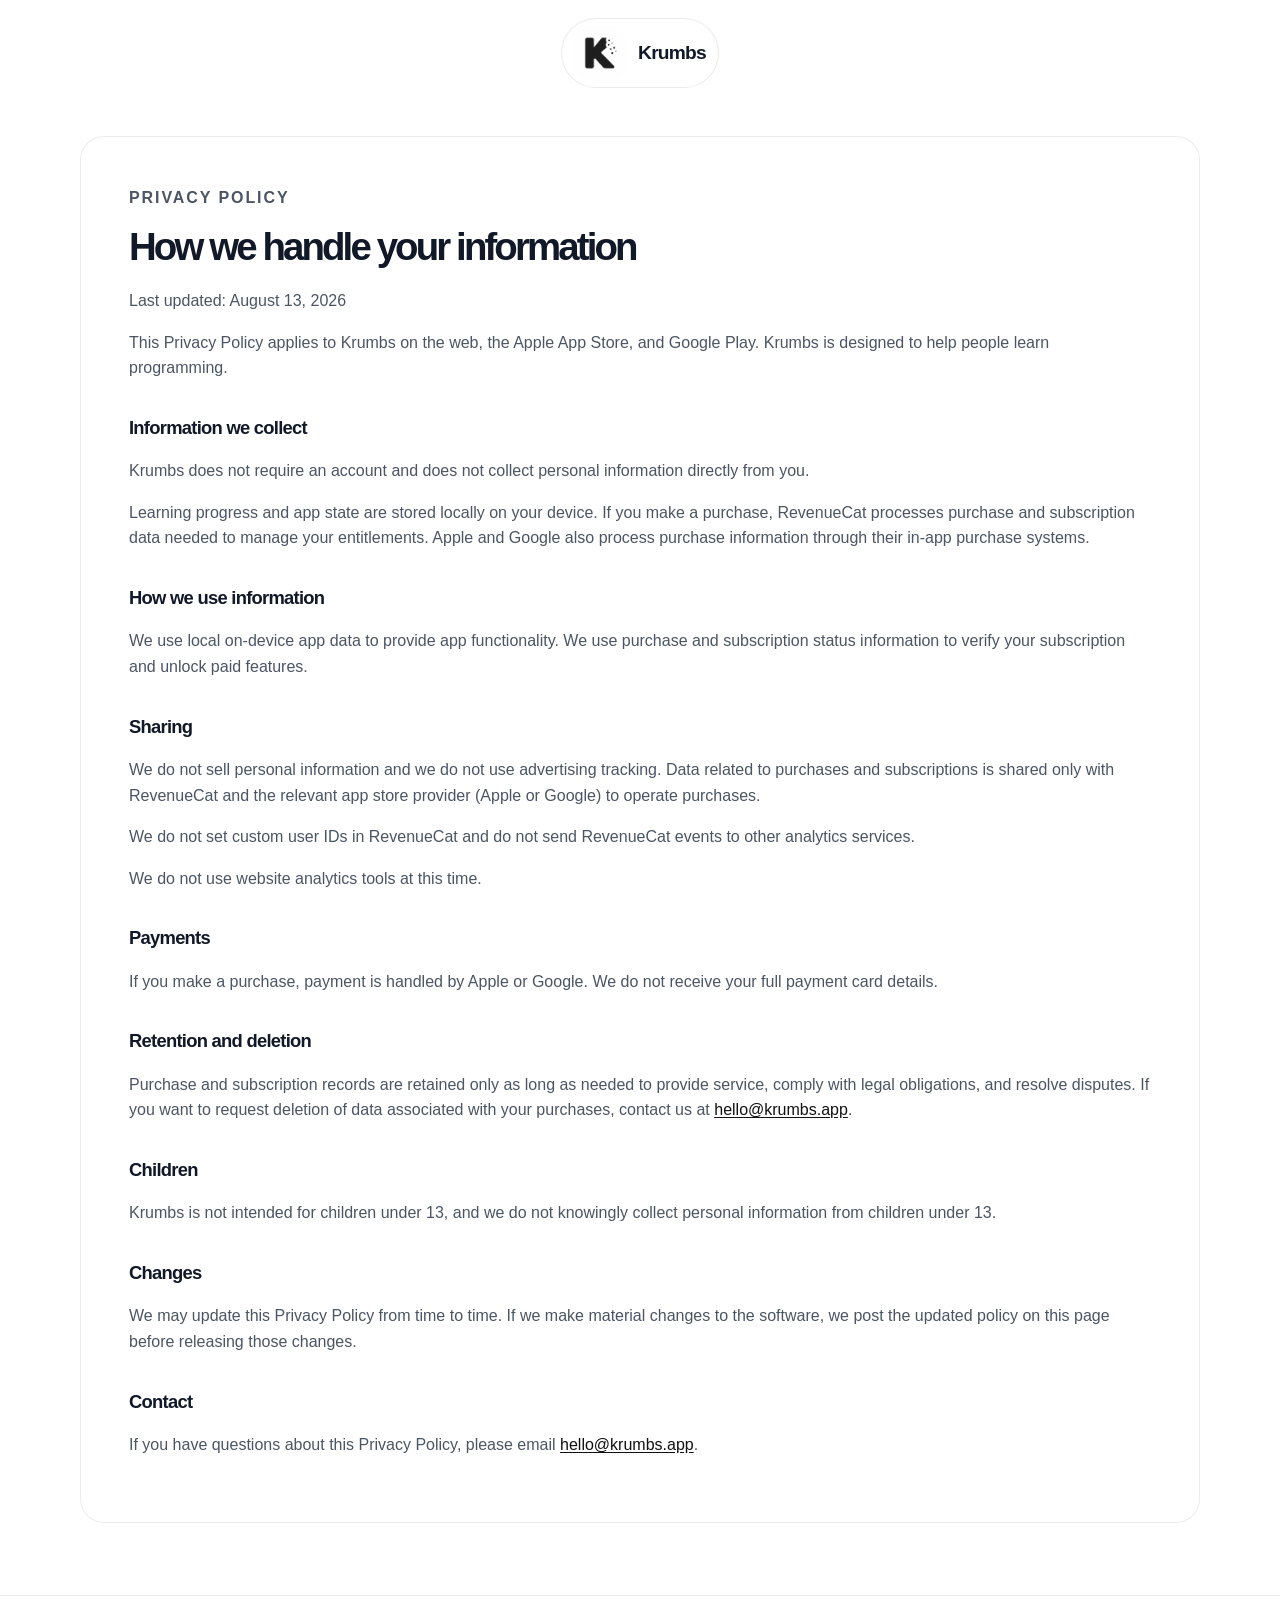
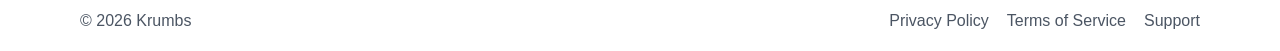
==== privacy/index.html @ 672ac1e4 "Initial draft." ====
<!DOCTYPE html>
<html lang="en">
  <head>
    <meta charset="UTF-8" />
    <meta name="viewport" content="width=device-width, initial-scale=1.0" />
    <meta
      name="description"
      content="Krumbs privacy policy. Learn how we handle your information and what data the app collects."
    />
    <title>Privacy Policy | Krumbs</title>
    <link rel="icon" type="image/png" href="/app_icon.png" />
    <link rel="stylesheet" href="/styles.css" />
  </head>
  <body>
    <div class="page-shell">
      <header class="site-header">
        <div class="container brand-row">
          <a href="/" class="brand" aria-label="Krumbs home">
            <img src="/app_icon.png" alt="Krumbs app icon" class="brand__logo" />
            <span class="brand__name">Krumbs</span>
          </a>
        </div>
      </header>

      <main class="policy-page">
        <div class="container">
          <article class="content-card">
            <header class="page-header">
              <p class="eyebrow">Privacy Policy</p>
              <h1>How we handle your information</h1>
            </header>

            <p>Last updated: August 13, 2026</p>

            <p>
              This Privacy Policy applies to Krumbs on the web, the Apple App Store, and Google Play.
              Krumbs is designed to help people learn programming.
            </p>

            <h2>Information we collect</h2>
            <p>
              Krumbs does not require an account and does not collect personal information directly from
              you.
            </p>
            <p>
              Learning progress and app state are stored locally on your device. If you make a
              purchase, RevenueCat processes purchase and subscription data needed to manage your
              entitlements. Apple and Google also process purchase information through their in-app
              purchase systems.
            </p>

            <h2>How we use information</h2>
            <p>
              We use local on-device app data to provide app functionality. We use purchase and
              subscription status information to verify your subscription and unlock paid features.
            </p>

            <h2>Sharing</h2>
            <p>
              We do not sell personal information and we do not use advertising tracking. Data related
              to purchases and subscriptions is shared only with RevenueCat and the relevant app store
              provider (Apple or Google) to operate purchases.
            </p>
            <p>
              We do not set custom user IDs in RevenueCat and do not send RevenueCat events to other
              analytics services.
            </p>
            <p>We do not use website analytics tools at this time.</p>

            <h2>Payments</h2>
            <p>
              If you make a purchase, payment is handled by Apple or Google. We do not receive your full
              payment card details.
            </p>

            <h2>Retention and deletion</h2>
            <p>
              Purchase and subscription records are retained only as long as needed to provide service,
              comply with legal obligations, and resolve disputes. If you want to request deletion of
              data associated with your purchases, contact us at
              <a href="mailto:hello@krumbs.app">hello@krumbs.app</a>.
            </p>


            <h2>Children</h2>
            <p>
              Krumbs is not intended for children under 13, and we do not knowingly collect personal
              information from children under 13.
            </p>

            <h2>Changes</h2>
            <p>
              We may update this Privacy Policy from time to time. If we make material changes to the software, we
              post the updated policy on this page before releasing those changes.
            </p>

            <h2>Contact</h2>
            <p>
              If you have questions about this Privacy Policy, please email
              <a href="mailto:hello@krumbs.app">hello@krumbs.app</a>.
            </p>
          </article>
        </div>
      </main>

      <footer class="site-footer">
        <div class="container footer__inner">
          <p class="footer__note">© 2026 Krumbs</p>
          <nav class="footer__nav" aria-label="Footer links">
            <a href="/privacy">Privacy Policy</a>
            <a href="/terms">Terms of Service</a>
            <a href="mailto:hello@krumbs.app">Support</a>
          </nav>
        </div>
      </footer>
    </div>
  </body>
</html>
---- styles.css ----
:root {
  --bg: #fffaf3;
  --surface: #ffffff;
  --surface-alt: #fff7ea;
  --text: #111827;
  --muted: #4b5563;
  --line: rgba(17, 24, 39, 0.08);
  --brand: #55dc30;
  --brand-dark: #111;
  --brand-soft: #fef3c7;
  --shadow: 0 20px 40px rgba(17, 24, 39, 0.08);
}

* {
  box-sizing: border-box;
}

html {
  scroll-behavior: smooth;
}

body {
  margin: 0;
  min-height: 100vh;
  font-family: Inter, "Segoe UI", Roboto, Helvetica, Arial, sans-serif;
  /* background: linear-gradient(180deg, #fffaf3 0%, #fff7ea 100%); */
  color: var(--text);
  line-height: 1.6;
}

a {
  color: inherit;
  text-decoration: none;
}

img {
  max-width: 100%;
  display: block;
}

.page-shell {
  min-height: 100vh;
  display: flex;
  flex-direction: column;
  justify-content: center;
}

.container {
  width: min(1120px, calc(100% - 32px));
  margin: 0 auto;
}

.site-header {
  padding: 18px 0 0;
}

.brand-row {
  display: flex;
  align-items: center;
  justify-content: center;
}

.brand {
  display: inline-flex;
  align-items: center;
  gap: 12px;
  padding: 8px 12px;
  border-radius: 999px;
  background: #fff;
  border: 1px solid rgba(17, 24, 39, 0.08);
}

.brand__logo {
  width: 52px;
  height: 52px;
  border-radius: 16px;
}

.brand__name {
  font-size: 1.2rem;
  font-weight: 700;
  letter-spacing: -0.04em;
  color: var(--text);
}

.hero {
  padding: 16px 0 34px;
  flex: 1;
  display: flex;
  align-items: center;
  justify-content: center;
}

.hero__inner {
  display: grid;
  grid-template-columns: 1fr;
  gap: 28px;
  align-items: center;
  text-align: center;
}

.hero__content {
  max-width: 700px;
  margin: 0 auto;
}

.eyebrow {
  margin: 0 0 18px;
  color: var(--brand-dark);
  font-size: 1rem;
  font-weight: 800;
  letter-spacing: 0.12em;
  text-transform: uppercase;
}

h1 {
  margin: 0;
  font-size: clamp(2.8rem, 6vw, 5rem);
  line-height: 0.92;
  letter-spacing: -0.075em;
  color: var(--text);
}

.hero__text {
  margin: 20px auto 0;
  max-width: 60ch;
  font-size: 1.08rem;
  color: var(--muted);
}

.hero__small-text {
  margin: 20px auto 0;
  /* max-width: 60ch; */
  font-size: 0.88rem;
  color: var(--muted);
}

.store-buttons {
  display: flex;
  flex-wrap: wrap;
  justify-content: center;
  gap: 14px;
  margin-top: 28px;
}

.store-button {
  min-width: 200px;
  display: inline-flex;
  align-items: center;
  gap: 12px;
  padding: 12px 18px;
  border-radius: 14px;
  border: 1px solid rgba(17, 24, 39, 0.08);
  /* background: var(--brand); */
  background: #111827;
  color: #fff;
  transition: transform 0.15s ease, box-shadow 0.15s ease;
}

.store-button:hover,
.store-button:focus-visible {
  transform: translateY(-1px);
}

.store-button__icon {
  display: inline-flex;
  align-items: center;
  justify-content: center;
  width: 28px;
  height: 28px;
  flex-shrink: 0;
}

.store-button__icon svg {
  width: 24px;
  height: 24px;
  display: block;
}

.store-button__text {
  display: inline-flex;
  flex-direction: column;
  line-height: 1.1;
}

.store-button__label {
  font-size: 0.64rem;
  color: #fff;
  text-transform: none;
}

.store-button__name {
  font-size: 1.1rem;
  font-weight: 700;
  letter-spacing: -0.04em;
}


.site-footer {
  border-top: 1px solid rgba(17, 24, 39, 0.08);
  background: rgba(255, 255, 255, 0.5);
}

.footer__inner {
  display: flex;
  justify-content: space-between;
  align-items: center;
  gap: 16px;
  padding: 12px 0 18px;
}

.footer__note,
.footer__nav {
  margin: 0;
  color: var(--muted);
}

.footer__nav {
  display: flex;
  flex-wrap: wrap;
  justify-content: flex-end;
  gap: 18px;
}

.footer__nav a {
  color: var(--muted);
}

.footer__nav a:hover,
.footer__nav a:focus-visible {
  color: var(--brand-dark);
}

.policy-page,
.terms-page {
  padding: 48px 0 72px;
}

.content-card {
  background: rgba(255, 255, 255, 0.85);
  border: 1px solid var(--line);
  border-radius: 24px;
  padding: clamp(24px, 4vw, 48px);
}

.page-header {
  margin-bottom: 24px;
}

.page-header h1 {
  font-size: clamp(2rem, 3vw, 3rem);
  margin-bottom: 12px;
}

.page-header p,
.content-card p,
.content-card li {
  color: var(--muted);
}

.content-card h2 {
  margin-top: 32px;
  font-size: 1.15rem;
  letter-spacing: -0.04em;
}

.content-card ul {
  padding-left: 20px;
  margin-top: 12px;
}

.content-card a {
  color: var(--brand-dark);
  text-decoration: underline;
  text-underline-offset: 0.15em;
}

@media (max-width: 760px) {
  .page-shell {
    justify-content: flex-start;
  }

  .hero__inner {
    grid-template-columns: 1fr;
  }

  .hero {
    padding-top: 18px;
    padding-bottom: 16px;
  }

  .hero__content {
    max-width: 100%;
    text-align: center;
  }

  .hero__text {
    margin-left: auto;
    margin-right: auto;
  }

  .store-buttons {
    justify-content: center;
  }

  .site-footer,
  .footer__inner {
    text-align: center;
  }

  .footer__inner {
    display: grid;
    justify-items: center;
  }

  .footer__nav {
    justify-content: center;
  }
}
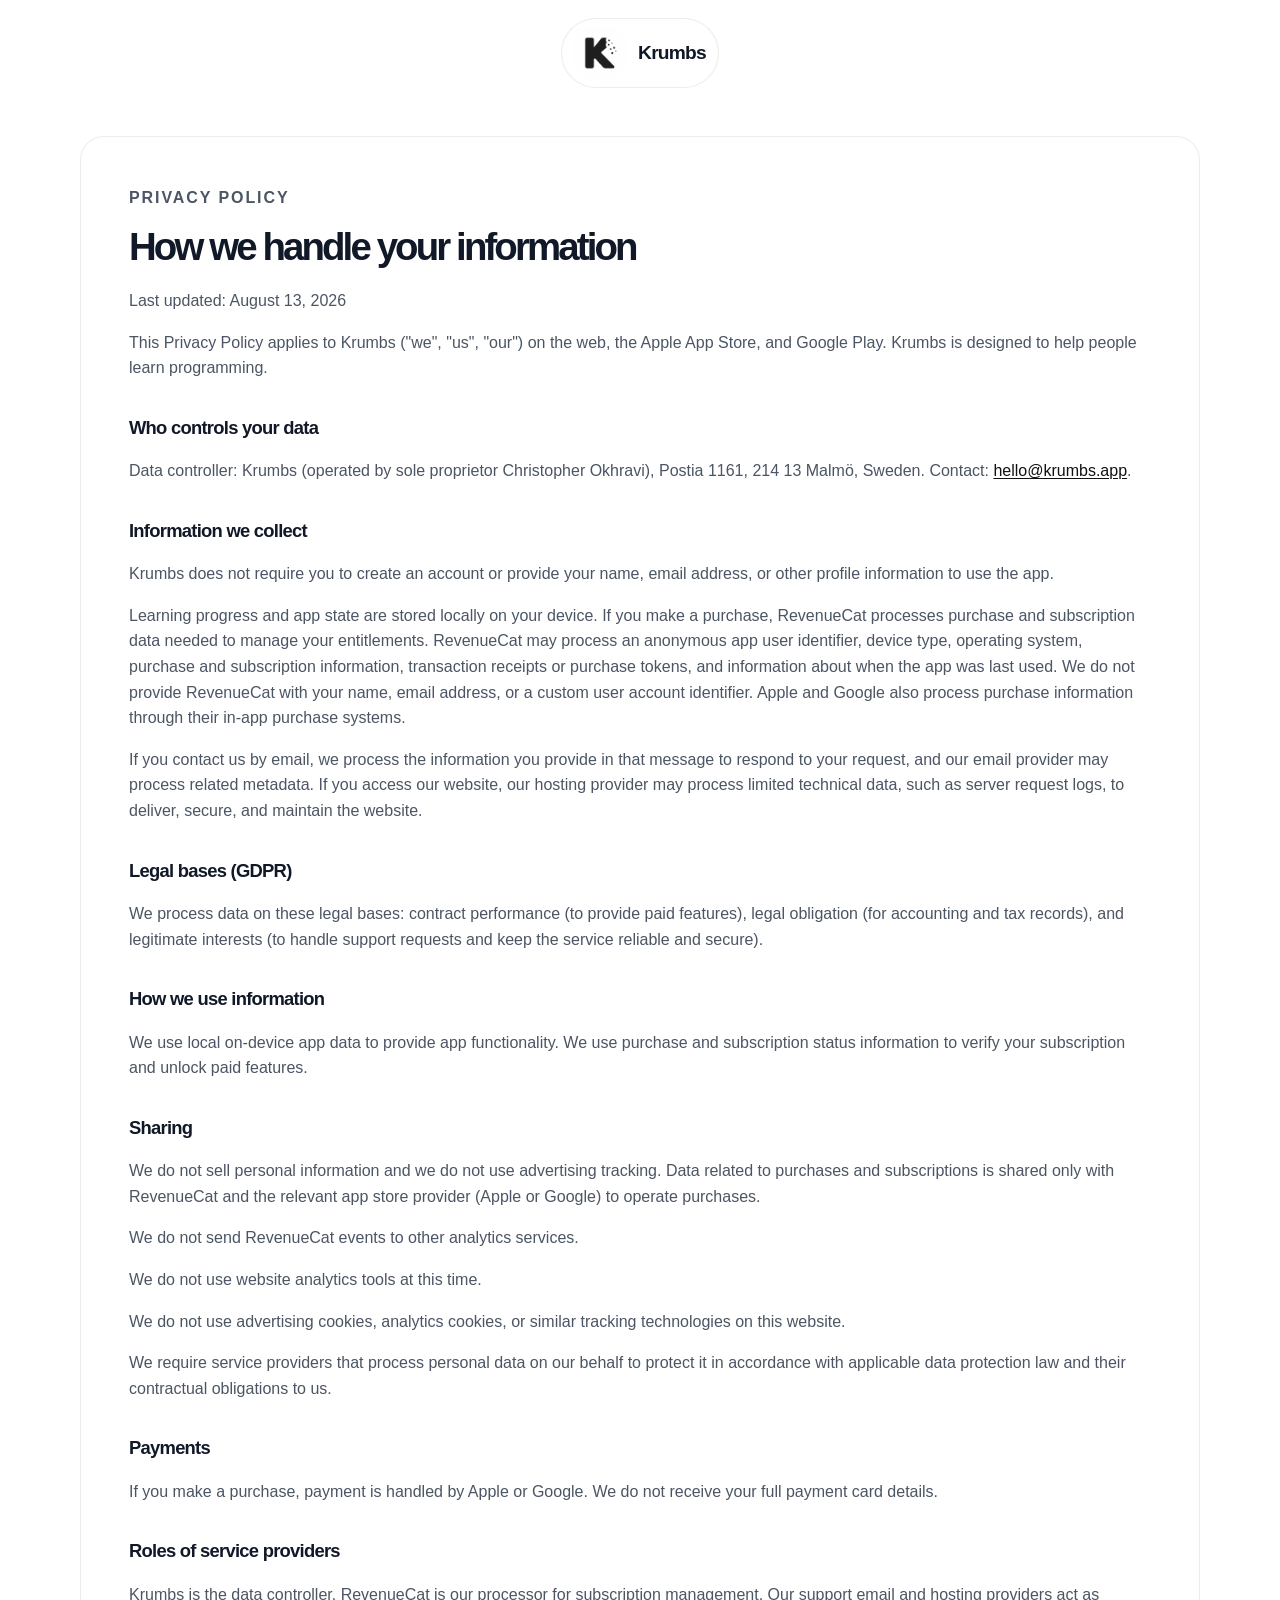
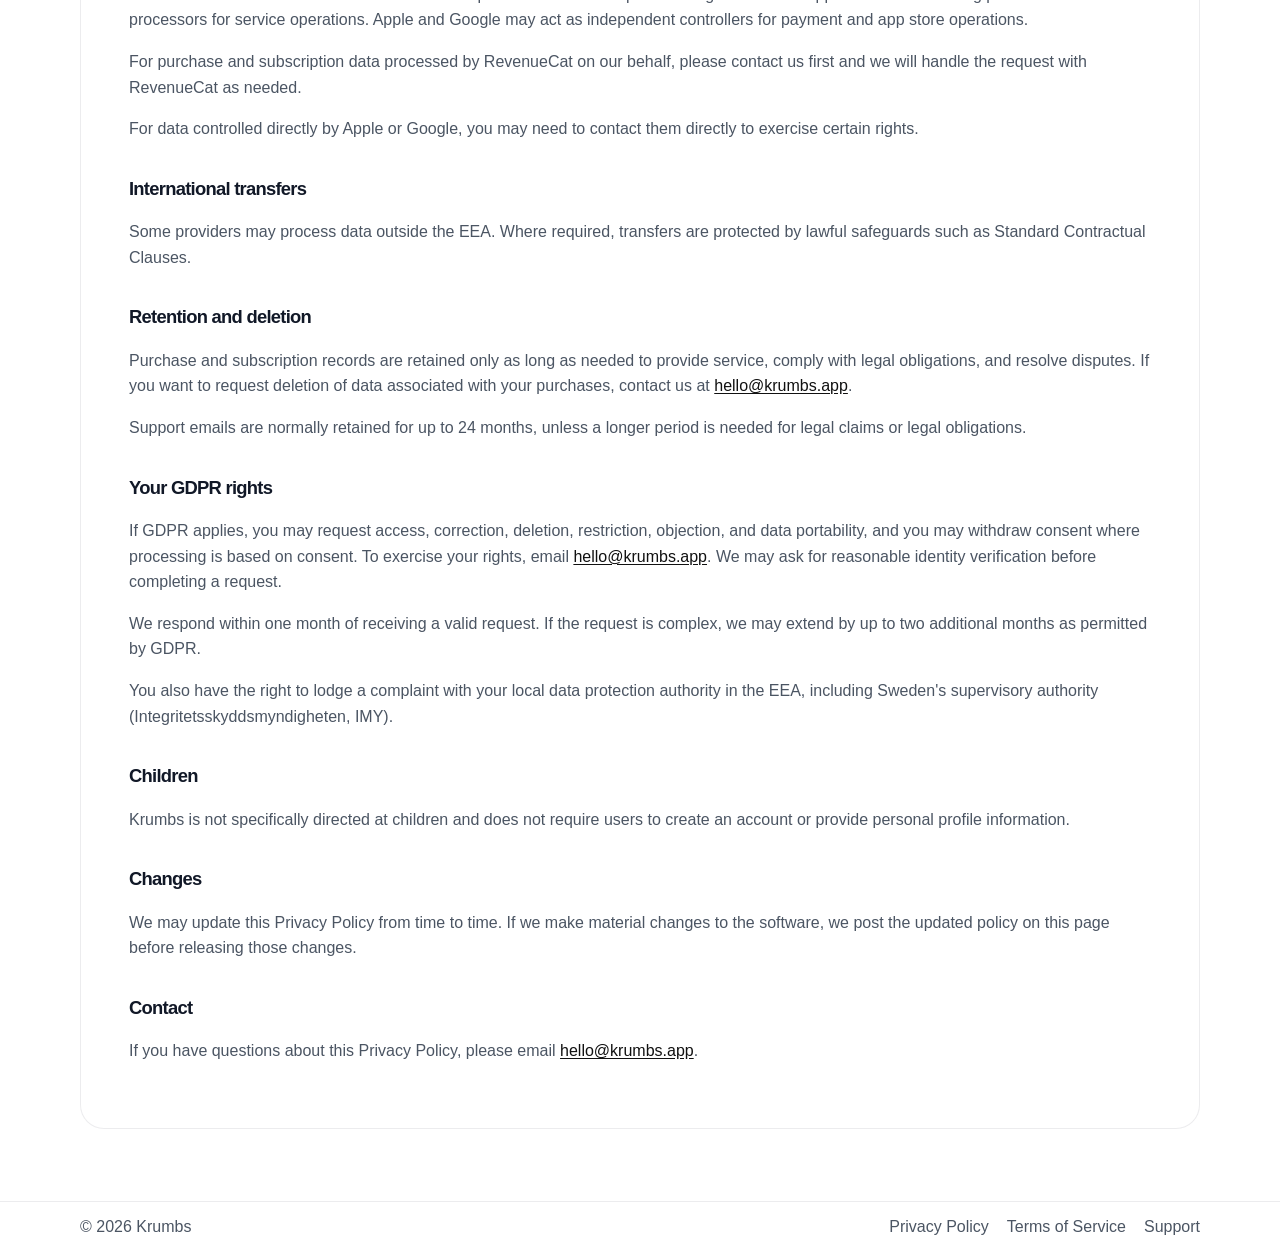
==== commit e5b7827a: "Update privacy policy." ====
--- a/privacy/index.html
+++ b/privacy/index.html
@@ -1,118 +1,192 @@
 <!DOCTYPE html>
 <html lang="en">
-  <head>
+
+<head>
     <meta charset="UTF-8" />
     <meta name="viewport" content="width=device-width, initial-scale=1.0" />
-    <meta
-      name="description"
-      content="Krumbs privacy policy. Learn how we handle your information and what data the app collects."
-    />
+    <meta name="description"
+        content="Krumbs privacy policy. Learn how we handle your information and what data the app collects." />
     <title>Privacy Policy | Krumbs</title>
     <link rel="icon" type="image/png" href="/app_icon.png" />
     <link rel="stylesheet" href="/styles.css" />
-  </head>
-  <body>
+</head>
+
+<body>
     <div class="page-shell">
-      <header class="site-header">
-        <div class="container brand-row">
-          <a href="/" class="brand" aria-label="Krumbs home">
-            <img src="/app_icon.png" alt="Krumbs app icon" class="brand__logo" />
-            <span class="brand__name">Krumbs</span>
-          </a>
-        </div>
-      </header>
+        <header class="site-header">
+            <div class="container brand-row">
+                <a href="/" class="brand" aria-label="Krumbs home">
+                    <img src="/app_icon.png" alt="Krumbs app icon" class="brand__logo" />
+                    <span class="brand__name">Krumbs</span>
+                </a>
+            </div>
+        </header>
 
-      <main class="policy-page">
-        <div class="container">
-          <article class="content-card">
-            <header class="page-header">
-              <p class="eyebrow">Privacy Policy</p>
-              <h1>How we handle your information</h1>
-            </header>
+        <main class="policy-page">
+            <div class="container">
+                <article class="content-card">
+                    <header class="page-header">
+                        <p class="eyebrow">Privacy Policy</p>
+                        <h1>How we handle your information</h1>
+                    </header>
 
-            <p>Last updated: August 13, 2026</p>
+                    <p>Last updated: August 13, 2026</p>
 
-            <p>
-              This Privacy Policy applies to Krumbs on the web, the Apple App Store, and Google Play.
-              Krumbs is designed to help people learn programming.
-            </p>
+                    <p>
+                        This Privacy Policy applies to Krumbs ("we", "us", "our") on the web, the Apple App
+                        Store, and Google Play. Krumbs is designed to help people learn programming.
+                    </p>
 
-            <h2>Information we collect</h2>
-            <p>
-              Krumbs does not require an account and does not collect personal information directly from
-              you.
-            </p>
-            <p>
-              Learning progress and app state are stored locally on your device. If you make a
-              purchase, RevenueCat processes purchase and subscription data needed to manage your
-              entitlements. Apple and Google also process purchase information through their in-app
-              purchase systems.
-            </p>
+                    <h2>Who controls your data</h2>
+                    <p>
+                        Data controller: Krumbs (operated by sole proprietor Christopher Okhravi), Postia 1161,
+                        214 13 Malmö, Sweden.
+                        Contact: <a href="mailto:hello@krumbs.app">hello@krumbs.app</a>.
+                    </p>
 
-            <h2>How we use information</h2>
-            <p>
-              We use local on-device app data to provide app functionality. We use purchase and
-              subscription status information to verify your subscription and unlock paid features.
-            </p>
+                    <h2>Information we collect</h2>
+                    <p>
+                        Krumbs does not require you to create an account or provide your name, email address, or other
+                        profile information to use the app.
+                    </p>
+                    <p>
+                        Learning progress and app state are stored locally on your device.
+                        If you make a purchase, RevenueCat processes purchase and subscription data needed to manage
+                        your
+                        entitlements.
+                        RevenueCat may process an anonymous app user identifier, device type, operating system, purchase
+                        and subscription information, transaction receipts or purchase tokens, and information about
+                        when the app was last used. We do not provide RevenueCat with your name, email address, or a
+                        custom user account identifier.
+                        Apple and Google also process purchase information through their in-app
+                        purchase systems.
+                    </p>
+                    <p>
+                        If you contact us by email, we process the information you provide in that message to respond to your request, and our email provider may process related metadata. If you access our website, our hosting provider may process limited technical data, such as server request logs, to deliver, secure, and maintain the website.
+                    </p>
 
-            <h2>Sharing</h2>
-            <p>
-              We do not sell personal information and we do not use advertising tracking. Data related
-              to purchases and subscriptions is shared only with RevenueCat and the relevant app store
-              provider (Apple or Google) to operate purchases.
-            </p>
-            <p>
-              We do not set custom user IDs in RevenueCat and do not send RevenueCat events to other
-              analytics services.
-            </p>
-            <p>We do not use website analytics tools at this time.</p>
+                    <h2>Legal bases (GDPR)</h2>
+                    <p>
+                        We process data on these legal bases:
+                        contract performance (to provide paid features), legal obligation (for accounting and tax
+                        records), and legitimate interests (to handle support requests and keep the service
+                        reliable and secure).
+                    </p>
 
-            <h2>Payments</h2>
-            <p>
-              If you make a purchase, payment is handled by Apple or Google. We do not receive your full
-              payment card details.
-            </p>
+                    <h2>How we use information</h2>
+                    <p>
+                        We use local on-device app data to provide app functionality. We use purchase and
+                        subscription status information to verify your subscription and unlock paid features.
+                    </p>
 
-            <h2>Retention and deletion</h2>
-            <p>
-              Purchase and subscription records are retained only as long as needed to provide service,
-              comply with legal obligations, and resolve disputes. If you want to request deletion of
-              data associated with your purchases, contact us at
-              <a href="mailto:hello@krumbs.app">hello@krumbs.app</a>.
-            </p>
+                    <h2>Sharing</h2>
+                    <p>
+                        We do not sell personal information and we do not use advertising tracking. Data related
+                        to purchases and subscriptions is shared only with RevenueCat and the relevant app store
+                        provider (Apple or Google) to operate purchases.
+                    </p>
+                    <p>
+                        We do not send RevenueCat events to other analytics services.
+                    </p>
+                    <p>We do not use website analytics tools at this time.</p>
+                    <p>
+                        We do not use advertising cookies, analytics cookies, or similar tracking technologies on
+                        this website.
+                    </p>
+                    <p>
+                        We require service providers that process personal data on our behalf to protect it in
+                        accordance with applicable data protection law and their contractual obligations to us.
+                    </p>
+
+                    <h2>Payments</h2>
+                    <p>
+                        If you make a purchase, payment is handled by Apple or Google. We do not receive your full
+                        payment card details.
+                    </p>
+
+                    <h2>Roles of service providers</h2>
+                    <p>
+                        Krumbs is the data controller. RevenueCat is our processor for subscription management.
+                        Our support email and hosting providers act as processors for service operations. Apple
+                        and Google may act as independent controllers for payment
+                        and app store operations.
+                    </p>
+                    <p>
+                        For purchase and subscription data processed by RevenueCat on our behalf, please contact
+                        us first and we will handle the request with RevenueCat as needed.
+                    </p>
+                    <p>
+                        For data controlled directly by Apple or Google, you may need to contact them directly to
+                        exercise certain rights.
+                    </p>
+
+                    <h2>International transfers</h2>
+                    <p>
+                        Some providers may process data outside the EEA. Where required, transfers are protected
+                        by lawful safeguards such as Standard Contractual Clauses.
+                    </p>
+
+                    <h2>Retention and deletion</h2>
+                    <p>
+                        Purchase and subscription records are retained only as long as needed to provide service,
+                        comply with legal obligations, and resolve disputes. If you want to request deletion of
+                        data associated with your purchases, contact us at
+                        <a href="mailto:hello@krumbs.app">hello@krumbs.app</a>.
+                    </p>
+                    <p>
+                        Support emails are normally retained for up to 24 months, unless a longer period is needed
+                        for legal claims or legal obligations.
+                    </p>
+
+                    <h2>Your GDPR rights</h2>
+                    <p>
+                        If GDPR applies, you may request access, correction, deletion, restriction, objection, and
+                        data portability, and you may withdraw consent where processing is based on consent.
+                        To exercise your rights, email <a href="mailto:hello@krumbs.app">hello@krumbs.app</a>.
+                        We may ask for reasonable identity verification before completing a request.
+                    </p>
+                    <p>
+                        We respond within one month of receiving a valid request. If the request is complex, we
+                        may extend by up to two additional months as permitted by GDPR.
+                    </p>
+                    <p>
+                        You also have the right to lodge a complaint with your local data protection authority in
+                        the EEA, including Sweden's supervisory authority (Integritetsskyddsmyndigheten, IMY).
+                    </p>
 
 
-            <h2>Children</h2>
-            <p>
-              Krumbs is not intended for children under 13, and we do not knowingly collect personal
-              information from children under 13.
-            </p>
+                    <h2>Children</h2>
+                    <p>
+                        Krumbs is not specifically directed at children and does not require users to create an account or provide personal profile information.
+                    </p>
 
-            <h2>Changes</h2>
-            <p>
-              We may update this Privacy Policy from time to time. If we make material changes to the software, we
-              post the updated policy on this page before releasing those changes.
-            </p>
+                    <h2>Changes</h2>
+                    <p>
+                        We may update this Privacy Policy from time to time. If we make material changes to the
+                        software, we
+                        post the updated policy on this page before releasing those changes.
+                    </p>
 
-            <h2>Contact</h2>
-            <p>
-              If you have questions about this Privacy Policy, please email
-              <a href="mailto:hello@krumbs.app">hello@krumbs.app</a>.
-            </p>
-          </article>
-        </div>
-      </main>
+                    <h2>Contact</h2>
+                    <p>
+                        If you have questions about this Privacy Policy, please email
+                        <a href="mailto:hello@krumbs.app">hello@krumbs.app</a>.
+                    </p>
+                </article>
+            </div>
+        </main>
 
-      <footer class="site-footer">
-        <div class="container footer__inner">
-          <p class="footer__note">© 2026 Krumbs</p>
-          <nav class="footer__nav" aria-label="Footer links">
-            <a href="/privacy">Privacy Policy</a>
-            <a href="/terms">Terms of Service</a>
-            <a href="mailto:hello@krumbs.app">Support</a>
-          </nav>
-        </div>
-      </footer>
+        <footer class="site-footer">
+            <div class="container footer__inner">
+                <p class="footer__note">© 2026 Krumbs</p>
+                <nav class="footer__nav" aria-label="Footer links">
+                    <a href="/privacy">Privacy Policy</a>
+                    <a href="/terms">Terms of Service</a>
+                    <a href="mailto:hello@krumbs.app">Support</a>
+                </nav>
+            </div>
+        </footer>
     </div>
-  </body>
-</html>
+</body>
+
+</html>
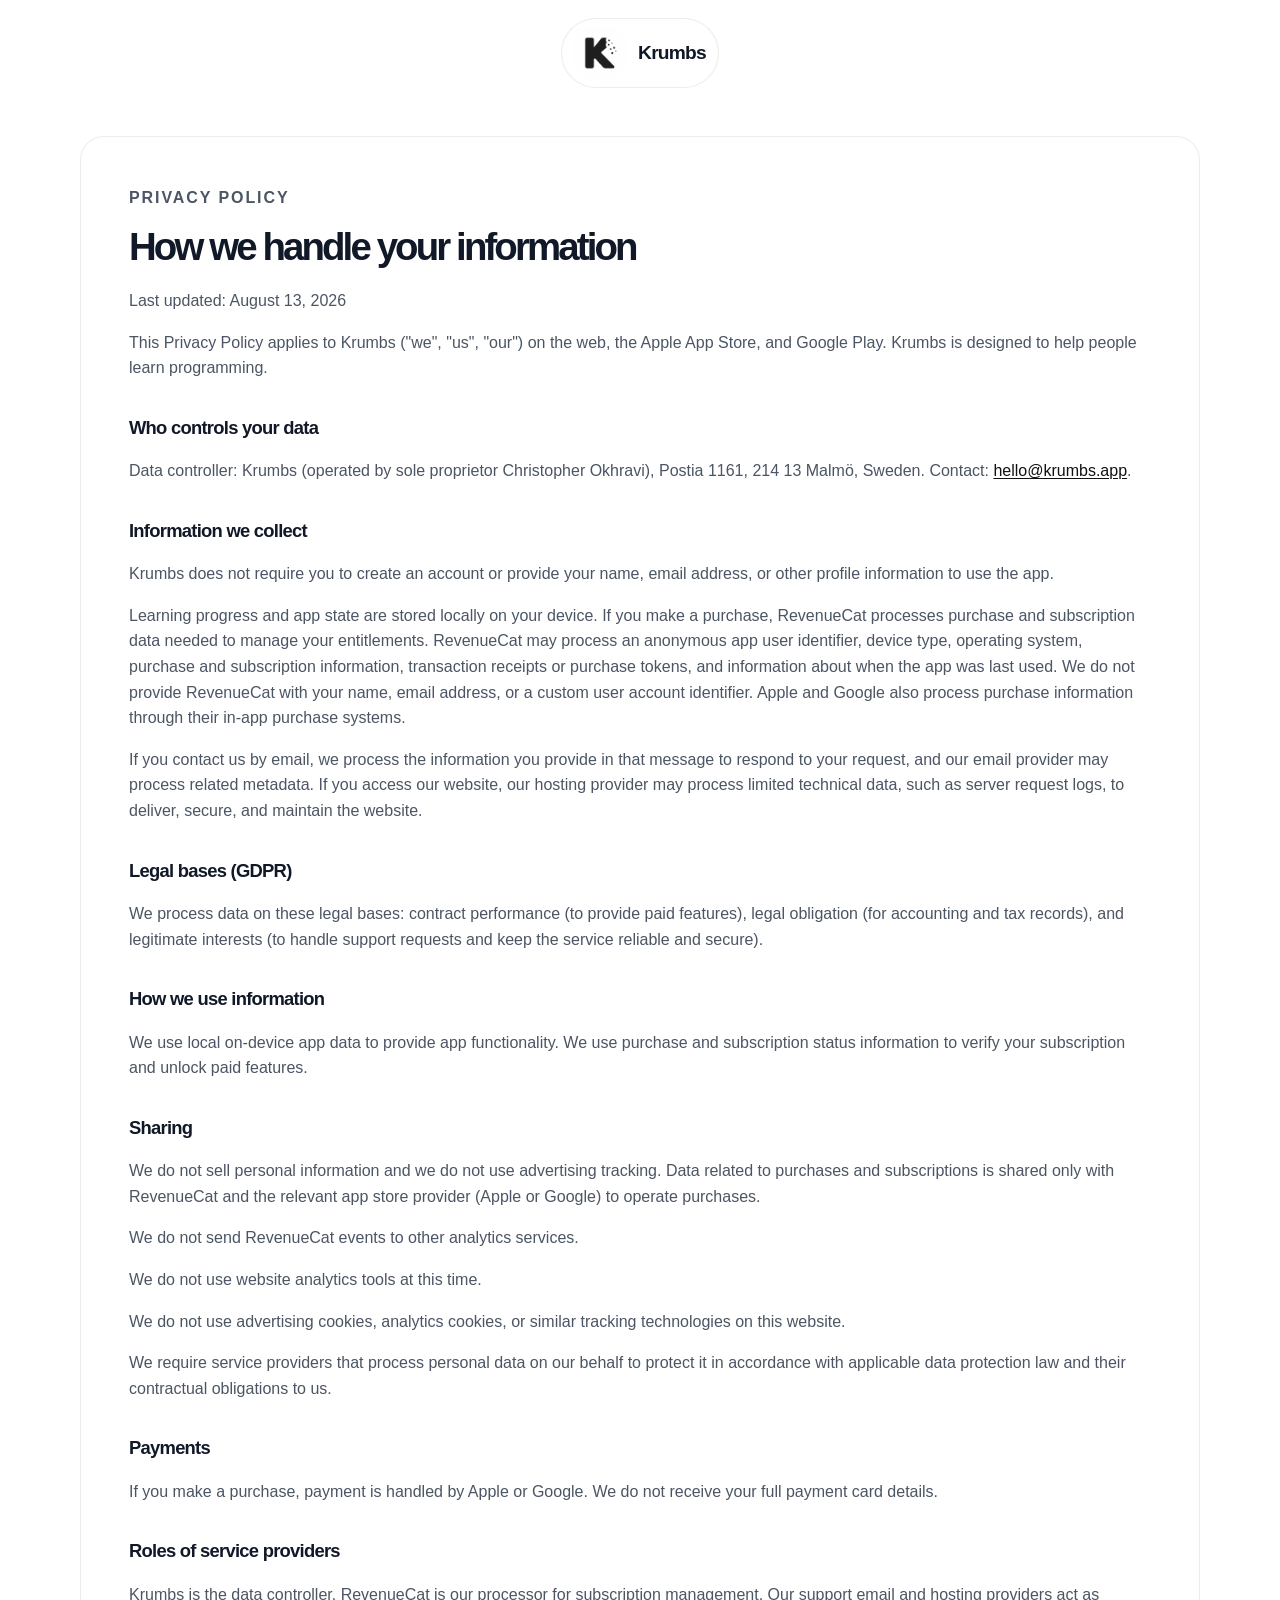
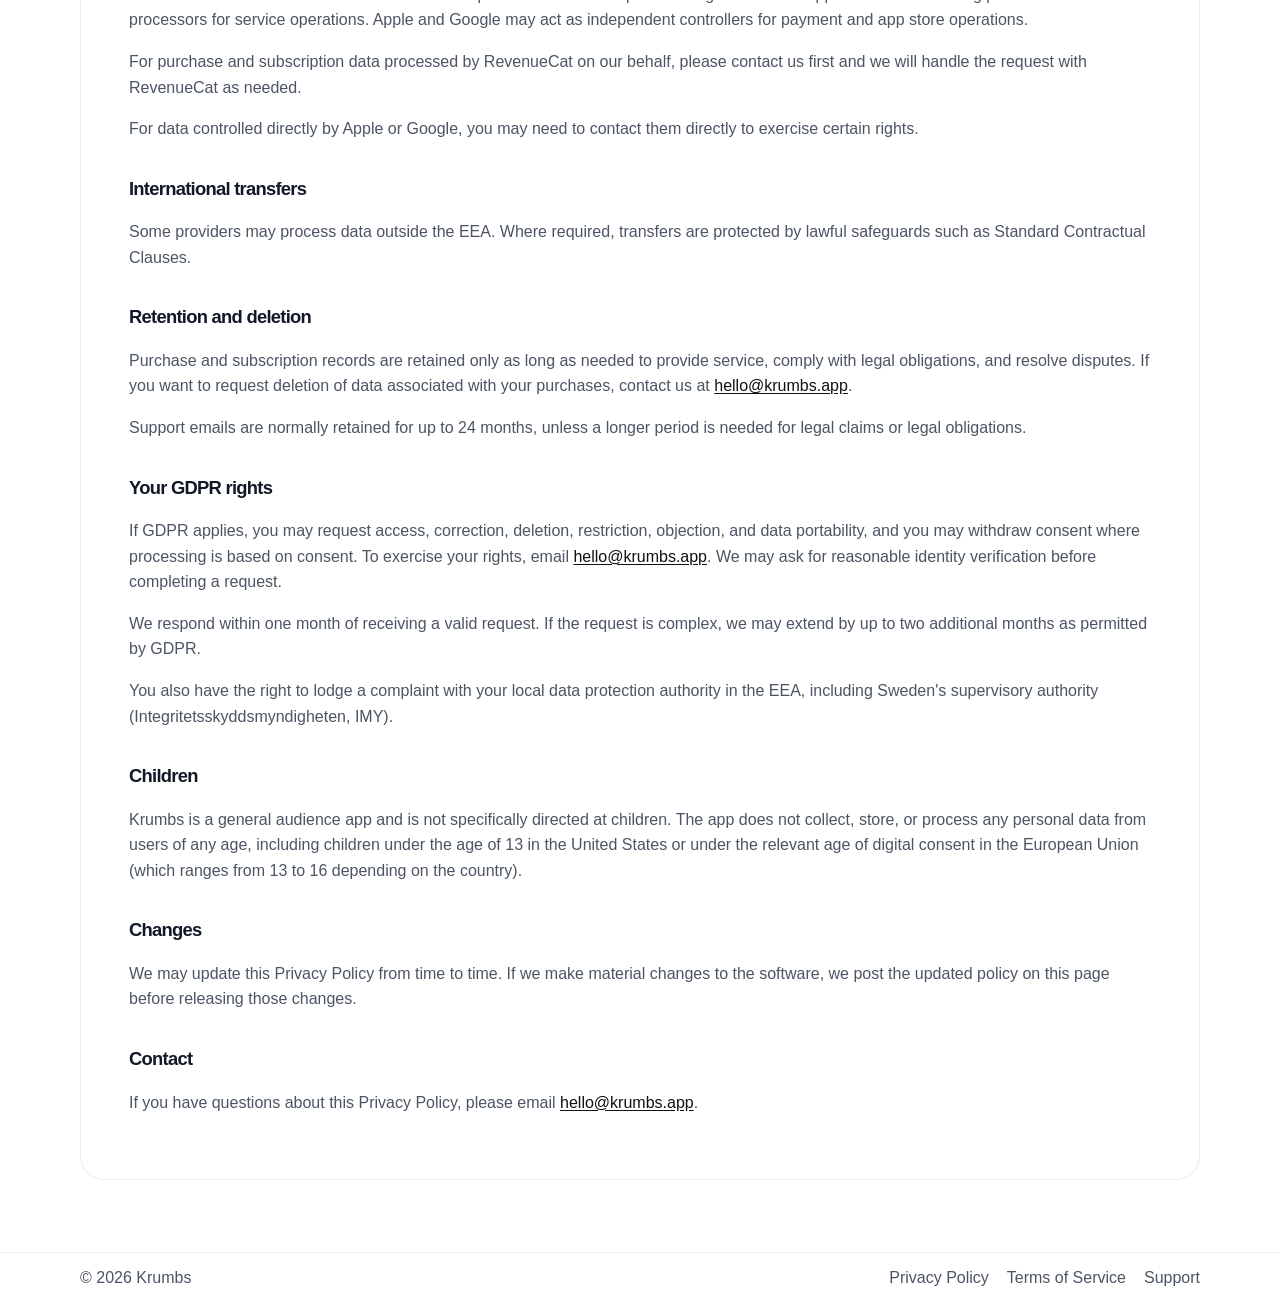
==== commit aba6252c: "Refine policy section on children's data by mentioning specific ages." ====
--- a/privacy/index.html
+++ b/privacy/index.html
@@ -157,7 +157,7 @@
 
                     <h2>Children</h2>
                     <p>
-                        Krumbs is not specifically directed at children and does not require users to create an account or provide personal profile information.
+                        Krumbs is a general audience app and is not specifically directed at children. The app does not collect, store, or process any personal data from users of any age,  including children under the age of 13 in the United States or under the relevant age of digital consent in the European Union (which ranges from 13 to 16 depending on the country).
                     </p>
 
                     <h2>Changes</h2>
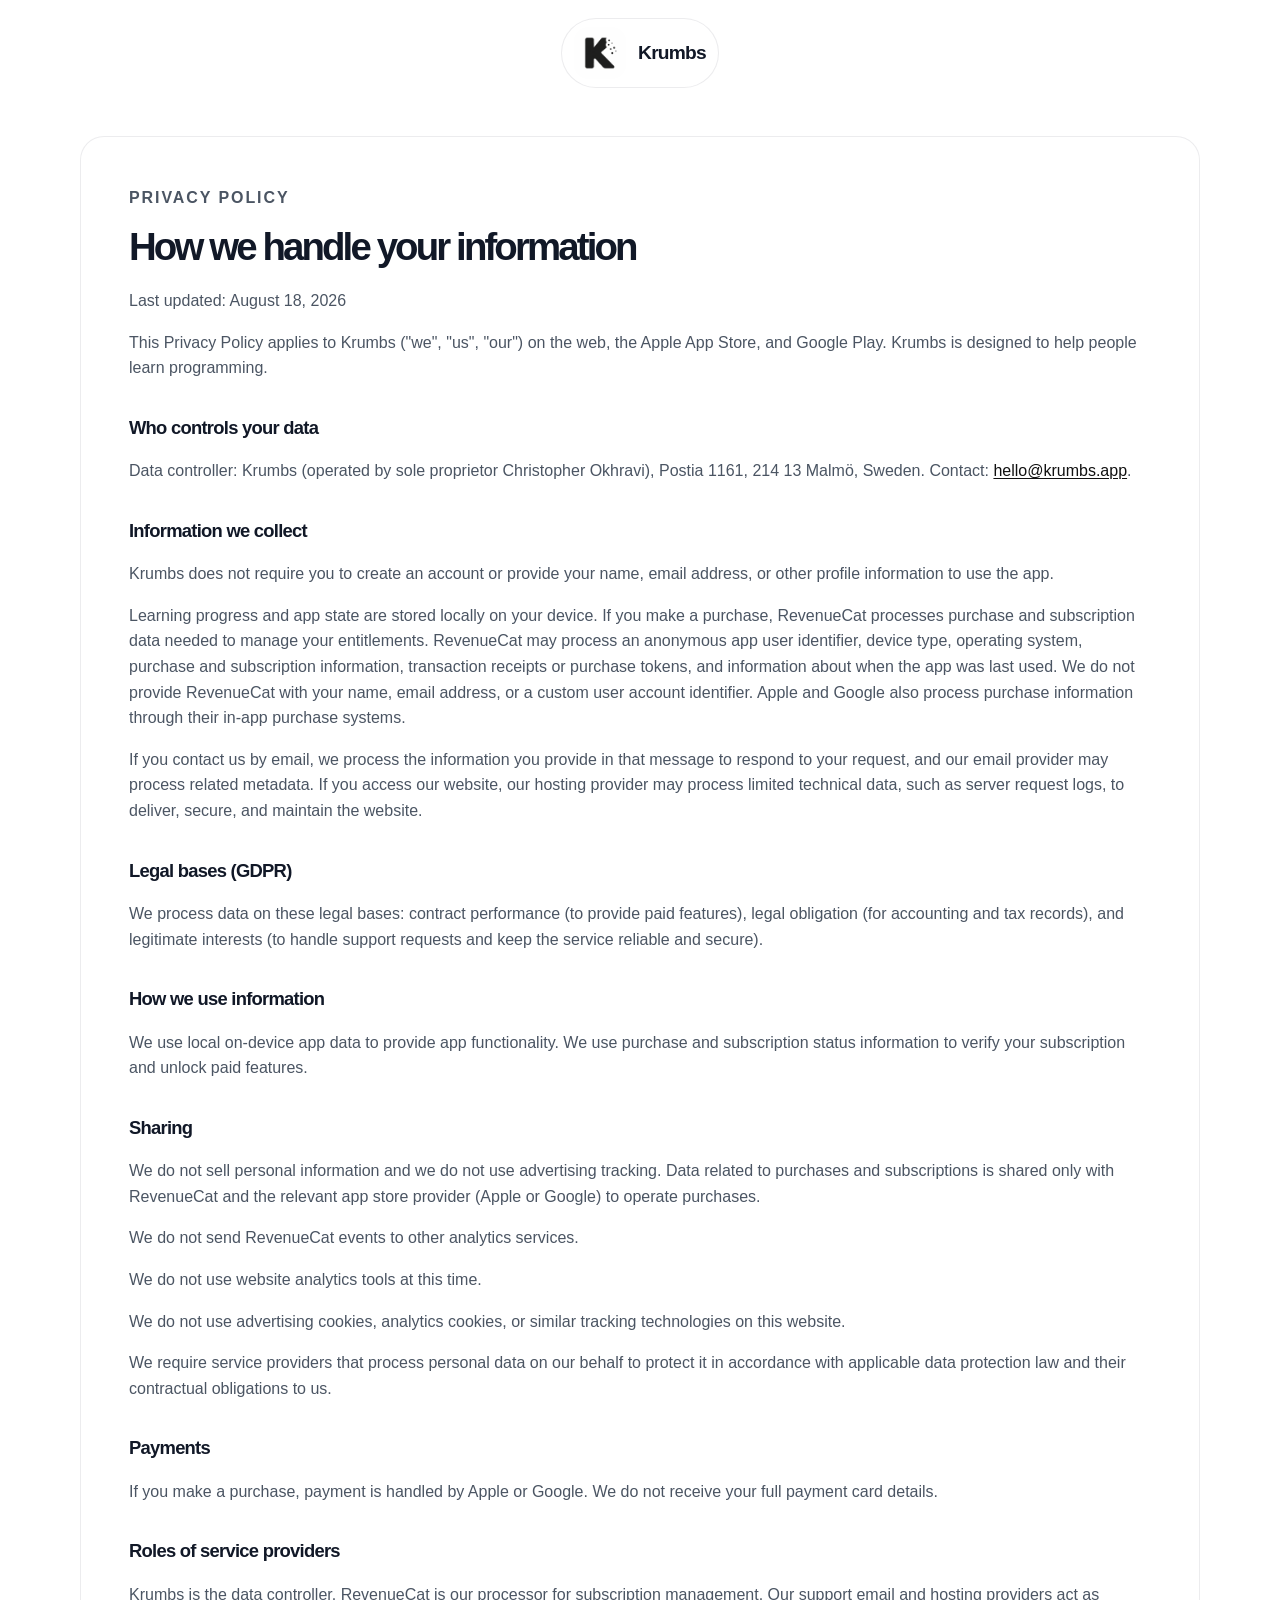
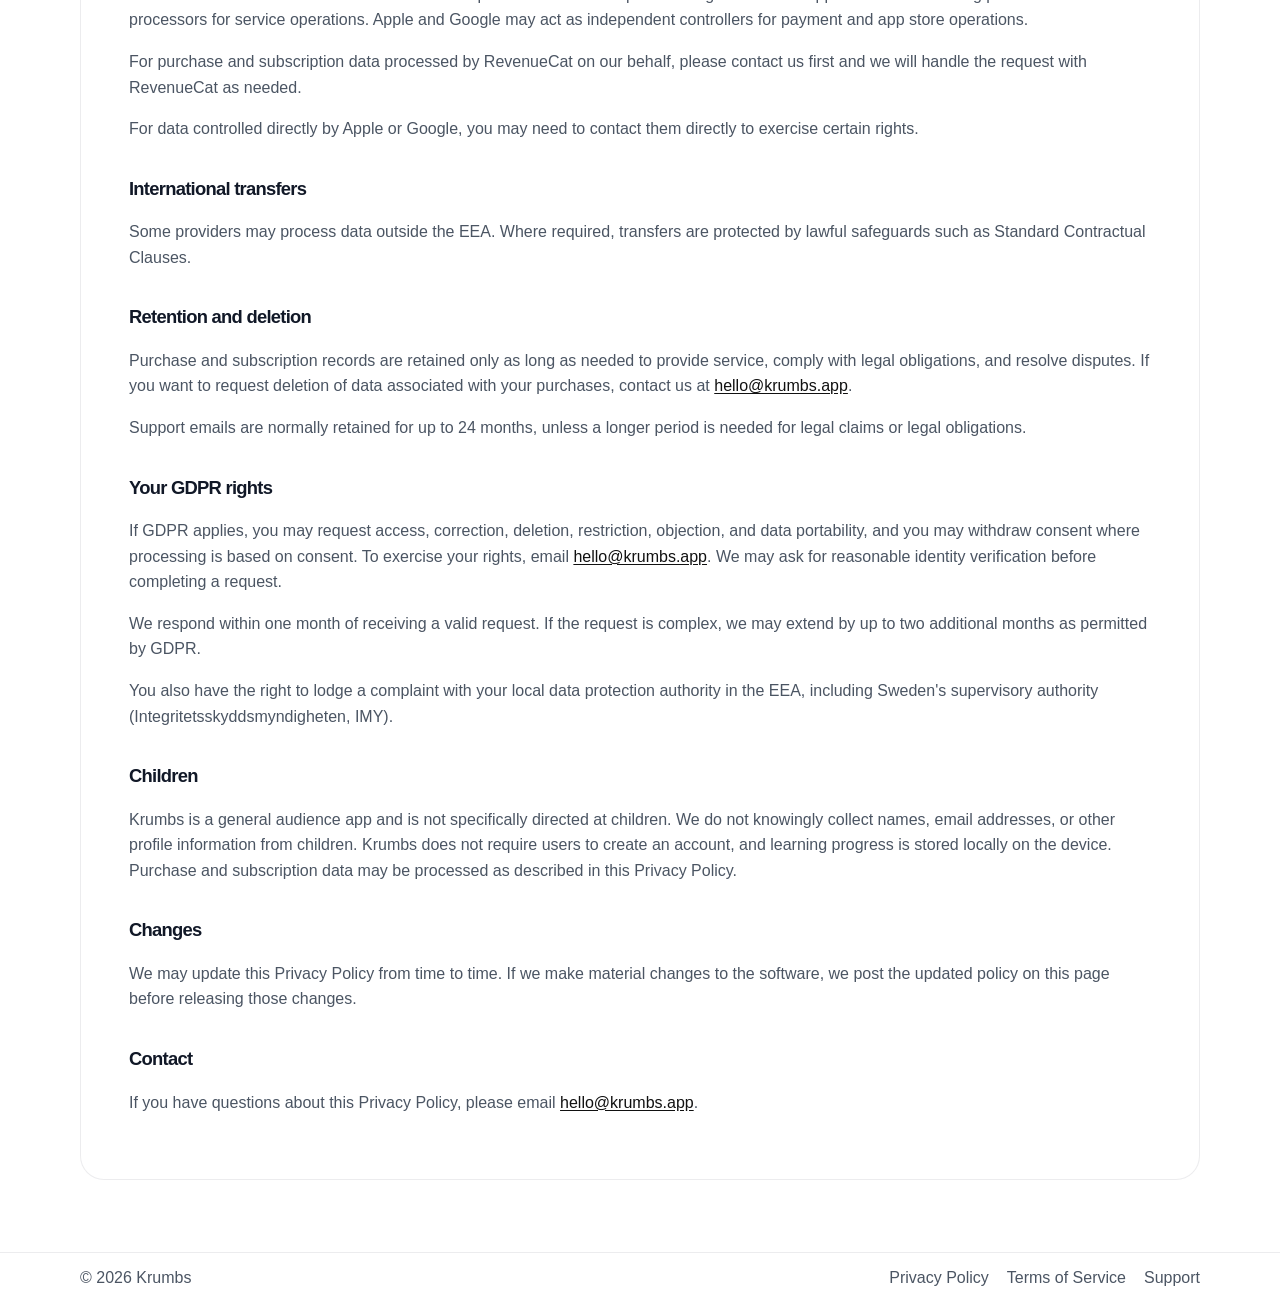
==== commit abe78943: "Fine-tune children info in privacy policy." ====
--- a/privacy/index.html
+++ b/privacy/index.html
@@ -7,7 +7,10 @@
     <meta name="description"
         content="Krumbs privacy policy. Learn how we handle your information and what data the app collects." />
     <title>Privacy Policy | Krumbs</title>
-    <link rel="icon" type="image/png" href="/app_icon.png" />
+    <link rel="icon" type="image/png" sizes="32x32" href="/favicon-32x32.png" />
+    <link rel="icon" type="image/png" sizes="16x16" href="/favicon-16x16.png" />
+    <link rel="shortcut icon" href="/favicon.ico" />
+    <link rel="apple-touch-icon" sizes="180x180" href="/apple-touch-icon.png" />
     <link rel="stylesheet" href="/styles.css" />
 </head>
 
@@ -30,7 +33,7 @@
                         <h1>How we handle your information</h1>
                     </header>
 
-                    <p>Last updated: August 13, 2026</p>
+                    <p>Last updated: August 18, 2026</p>
 
                     <p>
                         This Privacy Policy applies to Krumbs ("we", "us", "our") on the web, the Apple App
@@ -157,7 +160,7 @@
 
                     <h2>Children</h2>
                     <p>
-                        Krumbs is a general audience app and is not specifically directed at children. The app does not collect, store, or process any personal data from users of any age,  including children under the age of 13 in the United States or under the relevant age of digital consent in the European Union (which ranges from 13 to 16 depending on the country).
+                        Krumbs is a general audience app and is not specifically directed at children. We do not knowingly collect names, email addresses, or other profile information from children. Krumbs does not require users to create an account, and learning progress is stored locally on the device. Purchase and subscription data may be processed as described in this Privacy Policy.
                     </p>
 
                     <h2>Changes</h2>
--- a/styles.css
+++ b/styles.css
@@ -123,15 +123,15 @@
 
 .hero__text {
   margin: 20px auto 0;
-  max-width: 60ch;
-  font-size: 1.08rem;
+  max-width: 80ch;
+  font-size: 1.28rem;
   color: var(--muted);
 }
 
 .hero__small-text {
   margin: 20px auto 0;
-  /* max-width: 60ch; */
-  font-size: 0.88rem;
+  max-width: 80ch;
+  /* font-size: 0.9rem; */
   color: var(--muted);
 }
 
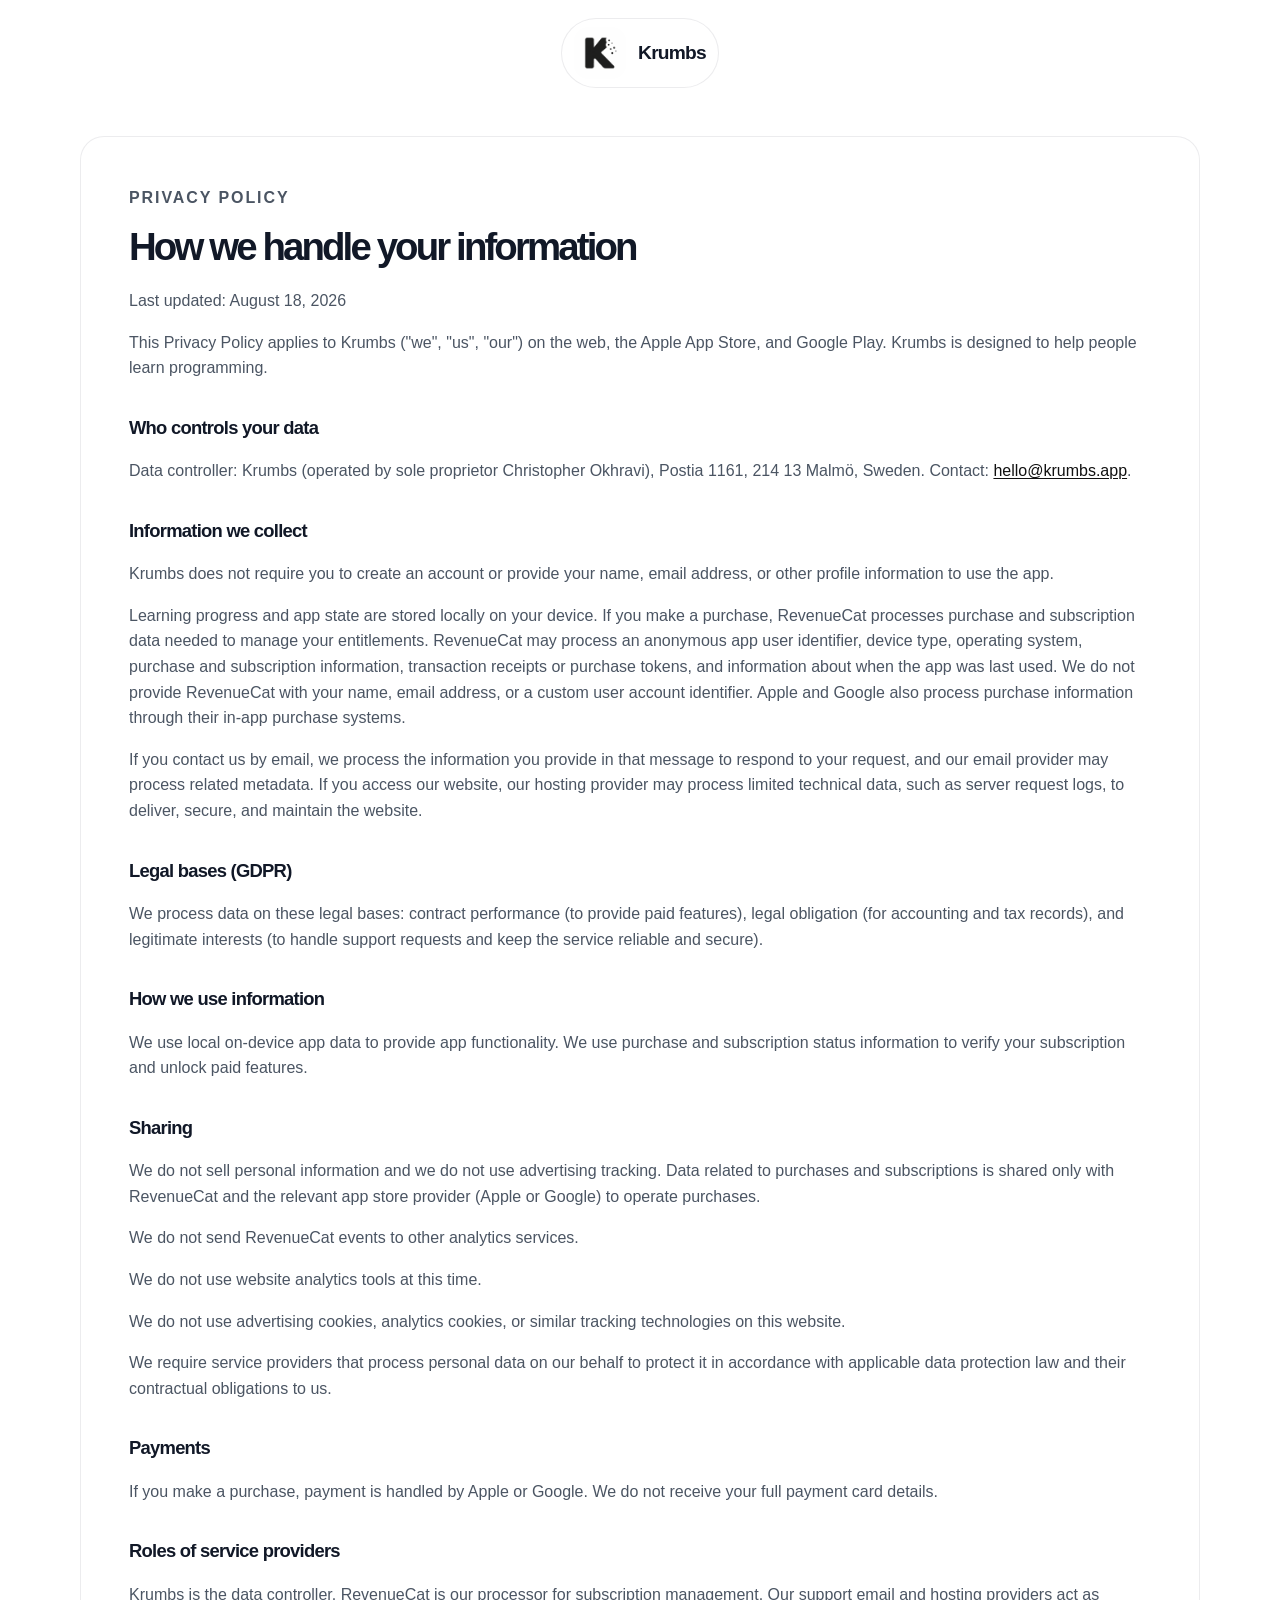
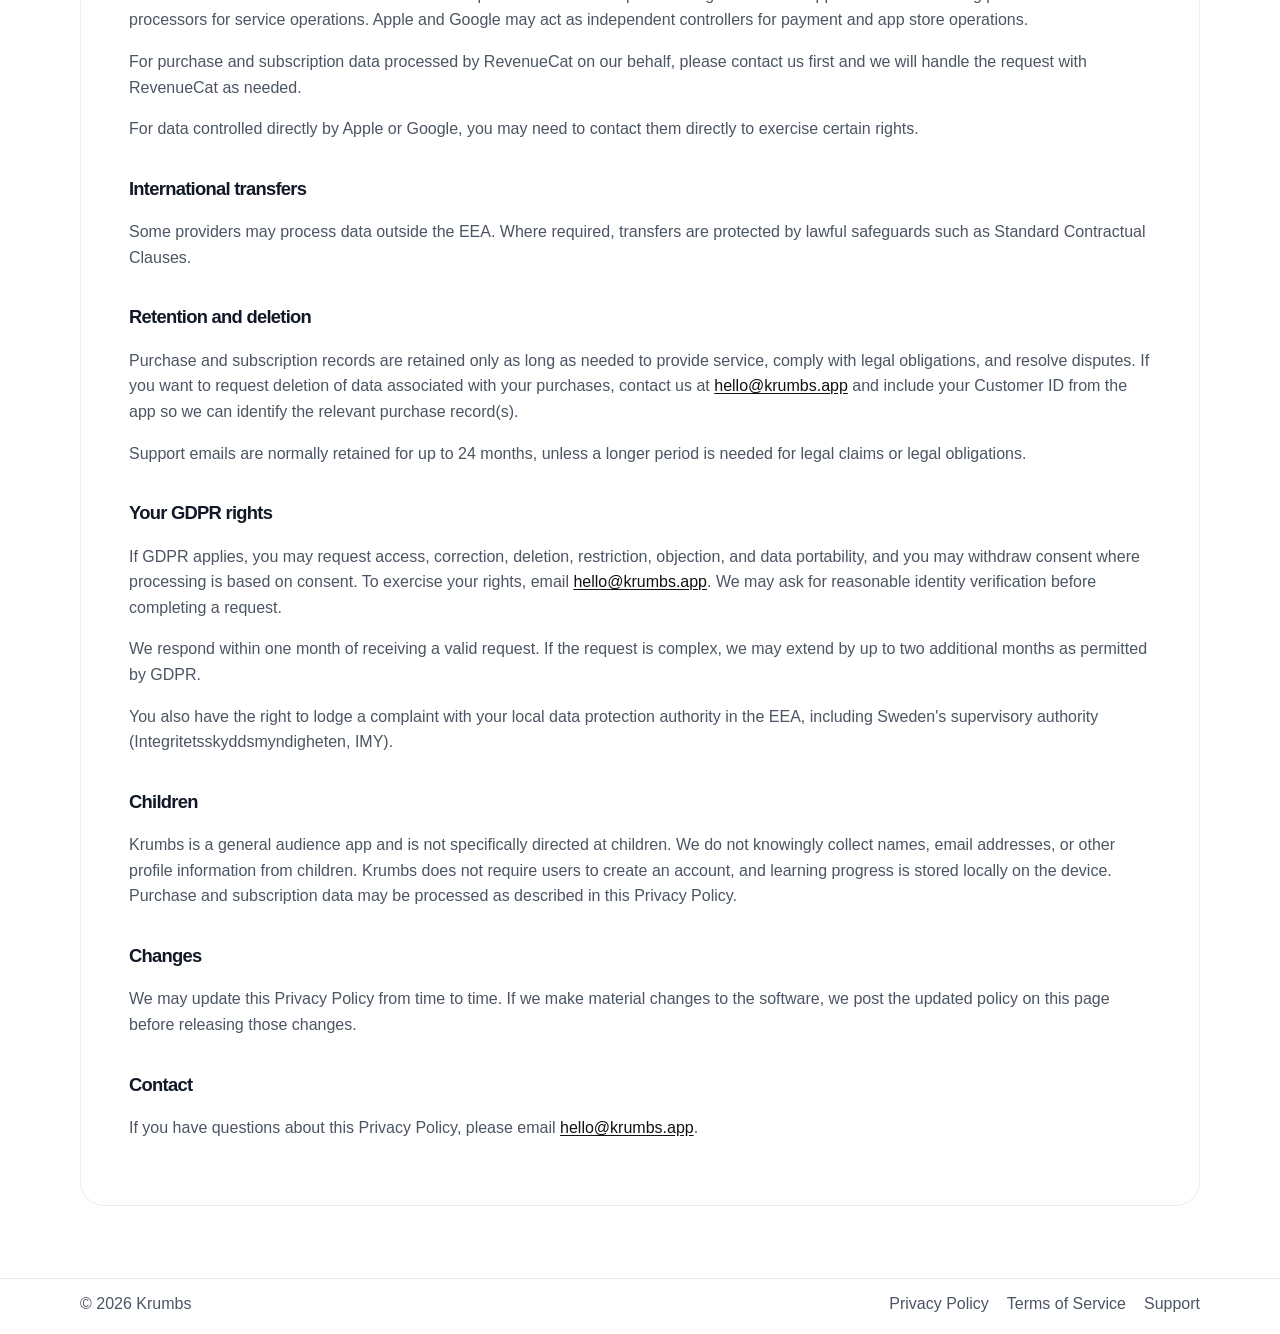
==== commit 8b875922: "Request the inclusion of customer id in data deletion requests and add an HTML-anchor." ====
--- a/privacy/index.html
+++ b/privacy/index.html
@@ -129,12 +129,12 @@
                         by lawful safeguards such as Standard Contractual Clauses.
                     </p>
 
-                    <h2>Retention and deletion</h2>
+                    <h2 id="data-deletion">Retention and deletion</h2>
                     <p>
                         Purchase and subscription records are retained only as long as needed to provide service,
                         comply with legal obligations, and resolve disputes. If you want to request deletion of
                         data associated with your purchases, contact us at
-                        <a href="mailto:hello@krumbs.app">hello@krumbs.app</a>.
+                        <a href="mailto:hello@krumbs.app">hello@krumbs.app</a> and include your Customer ID from the app so we can identify the relevant purchase record(s).
                     </p>
                     <p>
                         Support emails are normally retained for up to 24 months, unless a longer period is needed
@@ -185,7 +185,7 @@
                 <nav class="footer__nav" aria-label="Footer links">
                     <a href="/privacy">Privacy Policy</a>
                     <a href="/terms">Terms of Service</a>
-                    <a href="mailto:hello@krumbs.app">Support</a>
+                    <a href="/support">Support</a>
                 </nav>
             </div>
         </footer>
